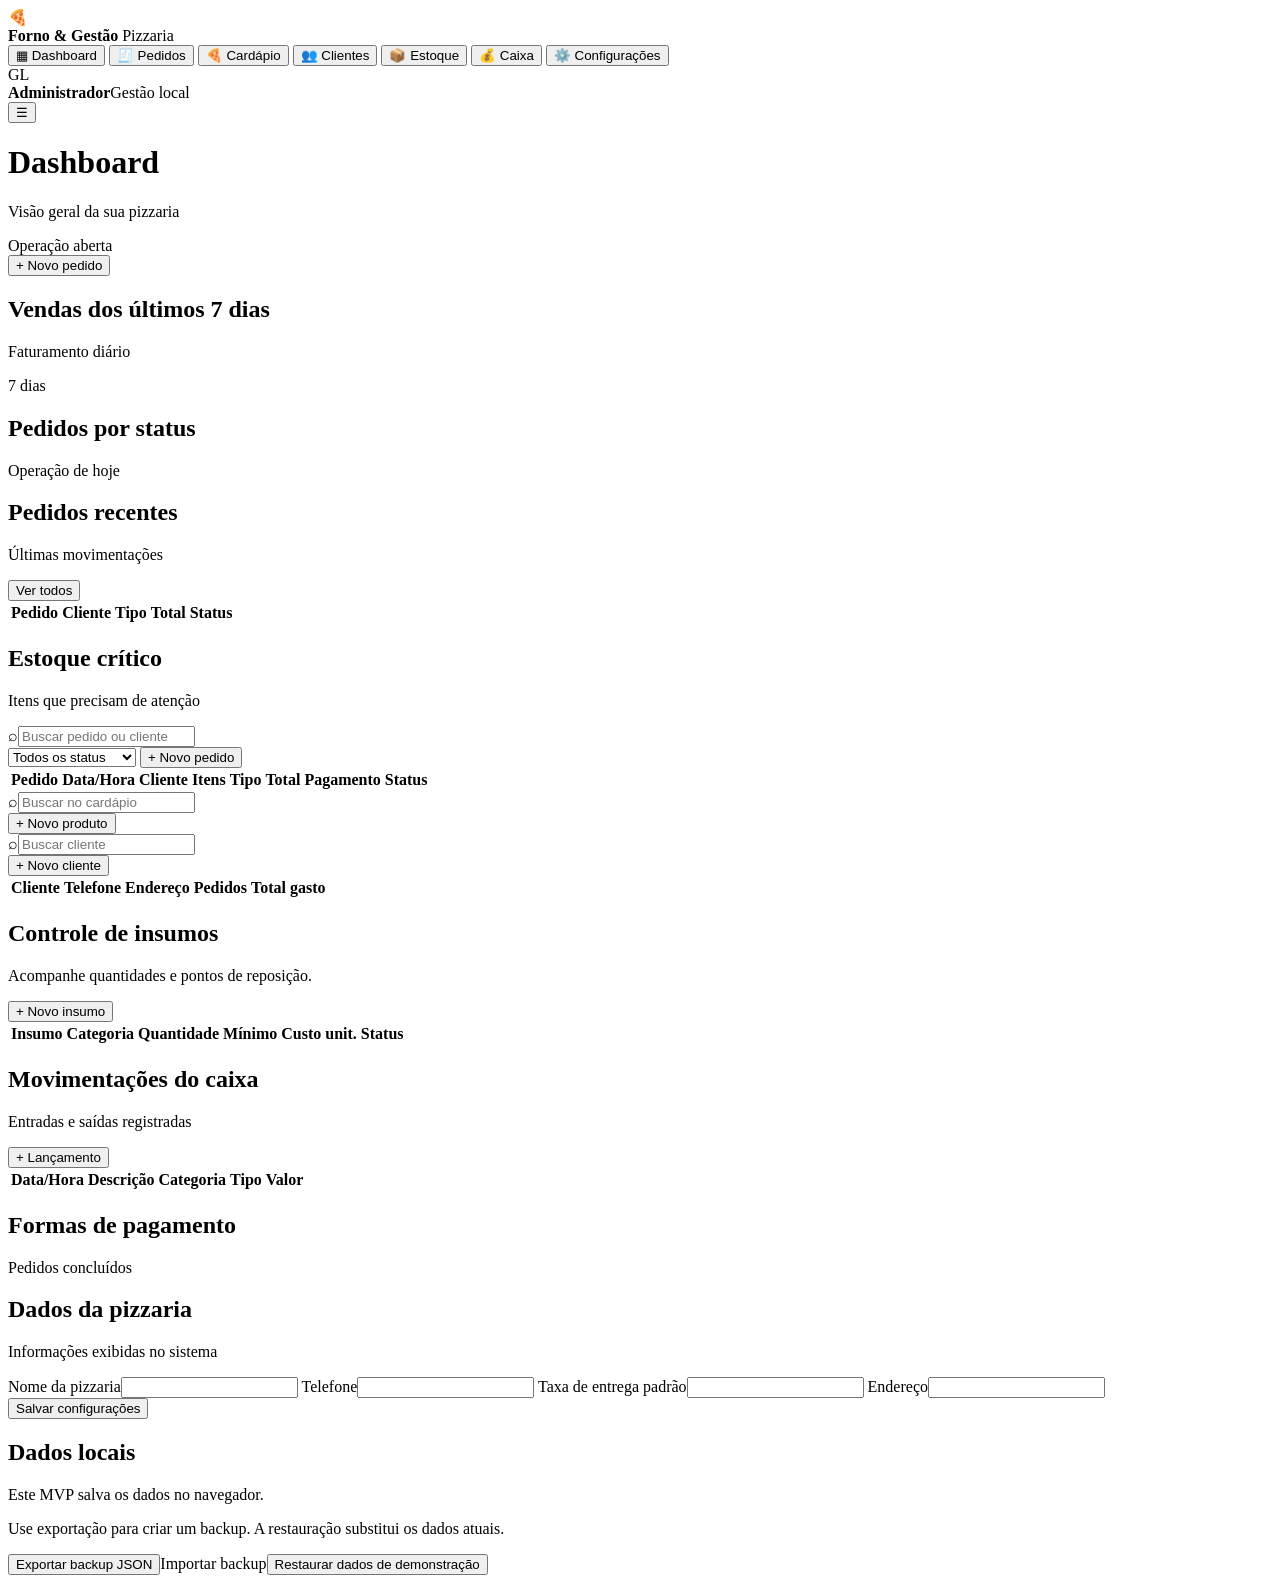
==== pizzaria-admin/index.html @ f0899fee "feat: add pizzaria admin interface" ====
<!doctype html>
<html lang="pt-BR">
<head>
  <meta charset="utf-8" />
  <meta name="viewport" content="width=device-width, initial-scale=1" />
  <meta name="theme-color" content="#b91c1c" />
  <title>Forno & Gestão | Administração da Pizzaria</title>
  <link rel="preconnect" href="https://fonts.googleapis.com">
  <link rel="preconnect" href="https://fonts.gstatic.com" crossorigin>
  <link href="https://fonts.googleapis.com/css2?family=Inter:wght@400;500;600;700;800&family=Playfair+Display:wght@700&display=swap" rel="stylesheet">
  <link rel="stylesheet" href="styles.css" />
</head>
<body>
  <div class="app-shell">
    <aside class="sidebar" id="sidebar">
      <div class="brand">
        <div class="brand-mark">🍕</div>
        <div>
          <strong>Forno & Gestão</strong>
          <span>Pizzaria</span>
        </div>
      </div>

      <nav class="nav" aria-label="Navegação principal">
        <button class="nav-item active" data-view="dashboard"><span>▦</span> Dashboard</button>
        <button class="nav-item" data-view="orders"><span>🧾</span> Pedidos</button>
        <button class="nav-item" data-view="products"><span>🍕</span> Cardápio</button>
        <button class="nav-item" data-view="customers"><span>👥</span> Clientes</button>
        <button class="nav-item" data-view="inventory"><span>📦</span> Estoque</button>
        <button class="nav-item" data-view="cash"><span>💰</span> Caixa</button>
        <button class="nav-item" data-view="settings"><span>⚙️</span> Configurações</button>
      </nav>

      <div class="sidebar-footer">
        <div class="user-avatar">GL</div>
        <div><strong>Administrador</strong><span>Gestão local</span></div>
      </div>
    </aside>

    <main class="main-content">
      <header class="topbar">
        <div class="topbar-left">
          <button class="icon-button mobile-only" id="menuToggle" aria-label="Abrir menu">☰</button>
          <div>
            <h1 id="pageTitle">Dashboard</h1>
            <p id="pageSubtitle">Visão geral da sua pizzaria</p>
          </div>
        </div>
        <div class="topbar-actions">
          <div class="status-pill"><span class="status-dot"></span> Operação aberta</div>
          <button class="primary-button" data-action="new-order">+ Novo pedido</button>
        </div>
      </header>

      <section class="view active" id="view-dashboard">
        <div class="kpi-grid" id="kpiGrid"></div>

        <div class="dashboard-grid">
          <article class="panel panel-span-2">
            <div class="panel-header">
              <div><h2>Vendas dos últimos 7 dias</h2><p>Faturamento diário</p></div>
              <span class="badge">7 dias</span>
            </div>
            <div class="chart" id="salesChart"></div>
          </article>

          <article class="panel">
            <div class="panel-header"><div><h2>Pedidos por status</h2><p>Operação de hoje</p></div></div>
            <div class="status-summary" id="statusSummary"></div>
          </article>

          <article class="panel panel-span-2">
            <div class="panel-header">
              <div><h2>Pedidos recentes</h2><p>Últimas movimentações</p></div>
              <button class="text-button" data-view-target="orders">Ver todos</button>
            </div>
            <div class="table-wrap"><table><thead><tr><th>Pedido</th><th>Cliente</th><th>Tipo</th><th>Total</th><th>Status</th></tr></thead><tbody id="recentOrdersBody"></tbody></table></div>
          </article>

          <article class="panel">
            <div class="panel-header"><div><h2>Estoque crítico</h2><p>Itens que precisam de atenção</p></div></div>
            <div class="alert-list" id="lowStockList"></div>
          </article>
        </div>
      </section>

      <section class="view" id="view-orders">
        <div class="section-toolbar">
          <div class="search-box"><span>⌕</span><input id="orderSearch" placeholder="Buscar pedido ou cliente" /></div>
          <div class="toolbar-actions">
            <select id="orderStatusFilter" class="select"><option value="all">Todos os status</option><option>Novo</option><option>Em preparo</option><option>Pronto</option><option>Saiu para entrega</option><option>Concluído</option><option>Cancelado</option></select>
            <button class="primary-button" data-action="new-order">+ Novo pedido</button>
          </div>
        </div>
        <article class="panel">
          <div class="table-wrap"><table><thead><tr><th>Pedido</th><th>Data/Hora</th><th>Cliente</th><th>Itens</th><th>Tipo</th><th>Total</th><th>Pagamento</th><th>Status</th><th></th></tr></thead><tbody id="ordersBody"></tbody></table></div>
        </article>
      </section>

      <section class="view" id="view-products">
        <div class="section-toolbar">
          <div class="search-box"><span>⌕</span><input id="productSearch" placeholder="Buscar no cardápio" /></div>
          <button class="primary-button" data-action="new-product">+ Novo produto</button>
        </div>
        <div class="product-grid" id="productGrid"></div>
      </section>

      <section class="view" id="view-customers">
        <div class="section-toolbar">
          <div class="search-box"><span>⌕</span><input id="customerSearch" placeholder="Buscar cliente" /></div>
          <button class="primary-button" data-action="new-customer">+ Novo cliente</button>
        </div>
        <article class="panel"><div class="table-wrap"><table><thead><tr><th>Cliente</th><th>Telefone</th><th>Endereço</th><th>Pedidos</th><th>Total gasto</th><th></th></tr></thead><tbody id="customersBody"></tbody></table></div></article>
      </section>

      <section class="view" id="view-inventory">
        <div class="section-toolbar">
          <div><h2 class="section-title">Controle de insumos</h2><p class="section-copy">Acompanhe quantidades e pontos de reposição.</p></div>
          <button class="primary-button" data-action="new-stock">+ Novo insumo</button>
        </div>
        <article class="panel"><div class="table-wrap"><table><thead><tr><th>Insumo</th><th>Categoria</th><th>Quantidade</th><th>Mínimo</th><th>Custo unit.</th><th>Status</th><th></th></tr></thead><tbody id="inventoryBody"></tbody></table></div></article>
      </section>

      <section class="view" id="view-cash">
        <div class="kpi-grid cash-kpis" id="cashKpis"></div>
        <div class="dashboard-grid">
          <article class="panel panel-span-2">
            <div class="panel-header"><div><h2>Movimentações do caixa</h2><p>Entradas e saídas registradas</p></div><button class="primary-button small" data-action="new-transaction">+ Lançamento</button></div>
            <div class="table-wrap"><table><thead><tr><th>Data/Hora</th><th>Descrição</th><th>Categoria</th><th>Tipo</th><th>Valor</th><th></th></tr></thead><tbody id="cashBody"></tbody></table></div>
          </article>
          <article class="panel">
            <div class="panel-header"><div><h2>Formas de pagamento</h2><p>Pedidos concluídos</p></div></div>
            <div class="payment-breakdown" id="paymentBreakdown"></div>
          </article>
        </div>
      </section>

      <section class="view" id="view-settings">
        <div class="settings-grid">
          <article class="panel">
            <div class="panel-header"><div><h2>Dados da pizzaria</h2><p>Informações exibidas no sistema</p></div></div>
            <form id="settingsForm" class="form-grid">
              <label class="field full"><span>Nome da pizzaria</span><input name="businessName" required /></label>
              <label class="field"><span>Telefone</span><input name="phone" /></label>
              <label class="field"><span>Taxa de entrega padrão</span><input name="deliveryFee" type="number" min="0" step="0.01" /></label>
              <label class="field full"><span>Endereço</span><input name="address" /></label>
              <div class="form-actions full"><button type="submit" class="primary-button">Salvar configurações</button></div>
            </form>
          </article>
          <article class="panel danger-panel">
            <div class="panel-header"><div><h2>Dados locais</h2><p>Este MVP salva os dados no navegador.</p></div></div>
            <p class="muted">Use exportação para criar um backup. A restauração substitui os dados atuais.</p>
            <div class="stack-actions"><button class="secondary-button" id="exportData">Exportar backup JSON</button><label class="secondary-button file-button">Importar backup<input id="importData" type="file" accept="application/json" hidden /></label><button class="danger-button" id="resetData">Restaurar dados de demonstração</button></div>
          </article>
        </div>
      </section>
    </main>
  </div>

  <div class="modal-backdrop" id="modalBackdrop" hidden>
    <div class="modal" role="dialog" aria-modal="true" aria-labelledby="modalTitle">
      <div class="modal-header"><div><h2 id="modalTitle"></h2><p id="modalSubtitle"></p></div><button class="icon-button" id="closeModal" aria-label="Fechar">✕</button></div>
      <div id="modalContent"></div>
    </div>
  </div>

  <div class="toast-container" id="toastContainer" aria-live="polite"></div>
  <script src="app.js"></script>
</body>
</html>
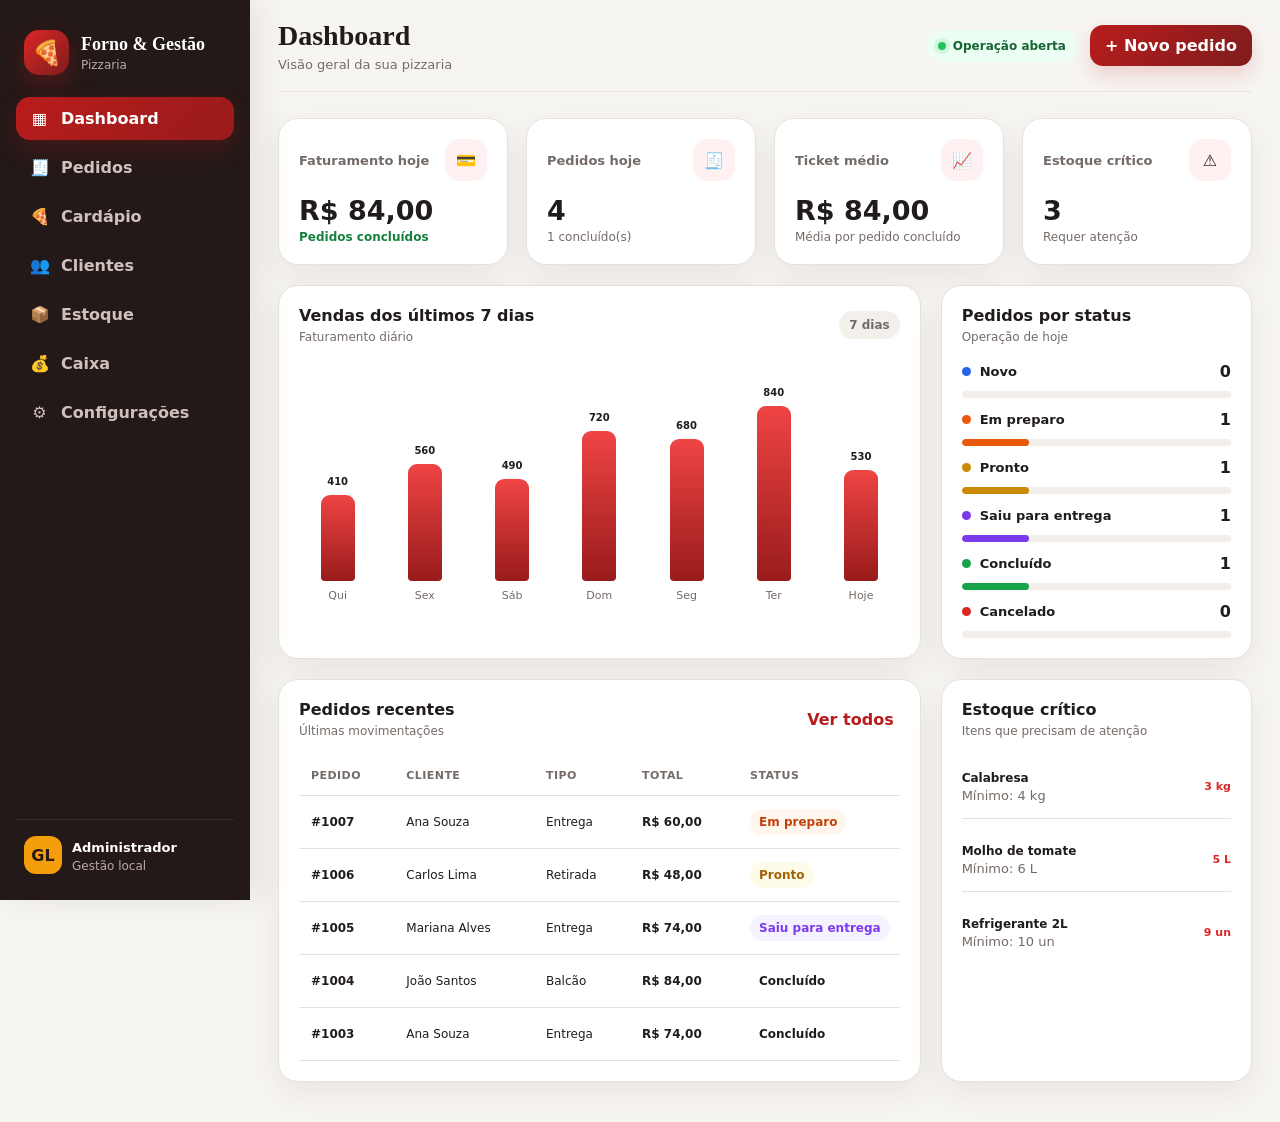
==== commit 1dc91689: "feat: load customer delivery and table support" ====
--- a/pizzaria-admin/index.html
+++ b/pizzaria-admin/index.html
@@ -166,5 +166,6 @@
 
   <div class="toast-container" id="toastContainer" aria-live="polite"></div>
   <script src="app.js"></script>
+  <script src="customer-types.js"></script>
 </body>
 </html>
--- a/pizzaria-admin/styles.css
+++ b/pizzaria-admin/styles.css
@@ -0,0 +1 @@
+:root{--bg:#f7f5f2;--surface:#fff;--surface-2:#f3f0ec;--text:#201c1b;--muted:#746b67;--border:#e7e0dc;--primary:#b91c1c;--primary-2:#7f1d1d;--accent:#f59e0b;--success:#15803d;--warning:#c2410c;--danger:#dc2626;--shadow:0 12px 32px rgba(64,45,38,.08);--radius:20px;--sidebar:250px}*{box-sizing:border-box}html{scroll-behavior:smooth}body{margin:0;background:var(--bg);color:var(--text);font-family:Inter,system-ui,-apple-system,BlinkMacSystemFont,"Segoe UI",sans-serif}.app-shell{min-height:100vh}.sidebar{position:fixed;inset:0 auto 0 0;width:var(--sidebar);background:#231918;color:#fff;padding:22px 16px;display:flex;flex-direction:column;z-index:30;box-shadow:10px 0 30px rgba(35,25,24,.08)}.brand{display:flex;align-items:center;gap:12px;padding:8px 8px 22px}.brand-mark{width:45px;height:45px;border-radius:15px;background:linear-gradient(135deg,#dc2626,#7f1d1d);display:grid;place-items:center;font-size:24px;box-shadow:0 10px 24px rgba(185,28,28,.3)}.brand strong{display:block;font-family:"Playfair Display",serif;font-size:18px}.brand span,.sidebar-footer span{display:block;color:#b9aaa5;font-size:12px;margin-top:3px}.nav{display:flex;flex-direction:column;gap:6px}.nav-item{border:0;background:transparent;color:#cfc2bd;font:inherit;font-weight:600;text-align:left;border-radius:14px;padding:12px 13px;display:flex;gap:11px;align-items:center;cursor:pointer;transition:.2s}.nav-item:hover{background:rgba(255,255,255,.06);color:#fff}.nav-item.active{background:linear-gradient(135deg,#b91c1c,#991b1b);color:#fff;box-shadow:0 10px 24px rgba(185,28,28,.22)}.nav-item span{width:21px;text-align:center}.sidebar-footer{margin-top:auto;padding:16px 8px 4px;border-top:1px solid rgba(255,255,255,.08);display:flex;align-items:center;gap:10px}.sidebar-footer strong{font-size:13px}.user-avatar{width:38px;height:38px;border-radius:12px;background:#f59e0b;color:#2a1713;font-weight:800;display:grid;place-items:center}.main-content{margin-left:var(--sidebar);padding:0 28px 40px}.topbar{min-height:92px;display:flex;align-items:center;justify-content:space-between;gap:20px;position:sticky;top:0;background:rgba(247,245,242,.9);backdrop-filter:blur(14px);z-index:20;border-bottom:1px solid rgba(231,224,220,.7)}.topbar-left{display:flex;align-items:center;gap:12px}.topbar h1{margin:0;font-family:"Playfair Display",serif;font-size:28px}.topbar p{margin:5px 0 0;color:var(--muted);font-size:13px}.topbar-actions{display:flex;align-items:center;gap:12px}.status-pill,.badge,.status-badge{display:inline-flex;align-items:center;gap:7px;border-radius:999px;font-size:12px;font-weight:700}.status-pill{background:#ecfdf3;color:#166534;padding:9px 12px}.status-dot{width:8px;height:8px;border-radius:50%;background:#22c55e;box-shadow:0 0 0 4px rgba(34,197,94,.12)}button,input,select,textarea{font:inherit}.primary-button,.secondary-button,.danger-button{border:0;border-radius:13px;padding:11px 15px;font-weight:700;cursor:pointer;transition:.2s}.primary-button{background:linear-gradient(135deg,var(--primary),var(--primary-2));color:#fff;box-shadow:0 9px 20px rgba(185,28,28,.18)}.primary-button:hover{transform:translateY(-1px);box-shadow:0 12px 24px rgba(185,28,28,.25)}.primary-button.small{padding:9px 12px;font-size:12px}.secondary-button{background:var(--surface-2);color:var(--text);border:1px solid var(--border)}.danger-button{background:#fef2f2;color:#b91c1c;border:1px solid #fecaca}.icon-button,.text-button,.row-action{border:0;background:transparent;cursor:pointer;color:inherit}.icon-button{width:40px;height:40px;border-radius:12px;display:grid;place-items:center}.icon-button:hover{background:var(--surface-2)}.text-button{color:var(--primary);font-weight:800}.view{display:none;padding-top:26px}.view.active{display:block}.kpi-grid{display:grid;grid-template-columns:repeat(4,minmax(0,1fr));gap:18px;margin-bottom:20px}.kpi-card{background:var(--surface);border:1px solid var(--border);border-radius:var(--radius);padding:20px;box-shadow:var(--shadow)}.kpi-head{display:flex;align-items:center;justify-content:space-between}.kpi-label{color:var(--muted);font-size:13px;font-weight:600}.kpi-icon{width:42px;height:42px;border-radius:14px;background:#fff1f2;display:grid;place-items:center}.kpi-value{font-size:27px;font-weight:800;margin:14px 0 4px}.kpi-foot{font-size:12px;color:var(--muted)}.kpi-foot strong{color:var(--success)}.dashboard-grid{display:grid;grid-template-columns:repeat(3,minmax(0,1fr));gap:20px}.panel{background:var(--surface);border:1px solid var(--border);border-radius:var(--radius);padding:20px;box-shadow:var(--shadow);min-width:0}.panel-span-2{grid-column:span 2}.panel-header{display:flex;align-items:center;justify-content:space-between;gap:16px;margin-bottom:18px}.panel-header h2,.section-title{margin:0;font-size:16px}.panel-header p,.section-copy{margin:5px 0 0;color:var(--muted);font-size:12px}.badge{padding:7px 10px;background:var(--surface-2);color:var(--muted)}.chart{height:240px;display:flex;align-items:flex-end;gap:10px;padding-top:15px}.bar-wrap{flex:1;display:flex;height:100%;flex-direction:column;justify-content:flex-end;align-items:center;gap:8px}.bar{width:min(34px,80%);background:linear-gradient(180deg,#ef4444,#991b1b);border-radius:9px 9px 4px 4px;min-height:6px;transition:.25s}.bar:hover{filter:brightness(1.08);transform:translateY(-2px)}.bar-label{font-size:11px;color:var(--muted)}.bar-value{font-size:10px;font-weight:700;color:var(--text)}.status-summary{display:grid;gap:12px}.status-line{display:grid;grid-template-columns:1fr auto;gap:10px;align-items:center}.status-line-main{display:flex;align-items:center;gap:9px;font-size:13px;font-weight:600}.status-count{font-weight:800}.status-color{width:9px;height:9px;border-radius:50%}.progress{grid-column:1/-1;height:7px;background:var(--surface-2);border-radius:999px;overflow:hidden}.progress span{display:block;height:100%;border-radius:inherit}.table-wrap{width:100%;overflow:auto}table{width:100%;border-collapse:collapse;min-width:650px}th,td{text-align:left;padding:13px 12px;border-bottom:1px solid var(--border);font-size:12px;vertical-align:middle}th{color:var(--muted);font-size:11px;text-transform:uppercase;letter-spacing:.04em;font-weight:800}tbody tr:hover{background:#fcfaf8}.status-badge{padding:6px 9px;white-space:nowrap}.status-novo{background:#eff6ff;color:#1d4ed8}.status-em-preparo{background:#fff7ed;color:#c2410c}.status-pronto{background:#fefce8;color:#a16207}.status-saiu-para-entrega{background:#f5f3ff;color:#7c3aed}.status-concluído{background:#ecfdf3;color:#15803d}.status-cancelado{background:#fef2f2;color:#b91c1c}.alert-list{display:grid;gap:10px}.alert-item{display:flex;align-items:center;justify-content:space-between;gap:10px;padding:11px 0;border-bottom:1px solid var(--border)}.alert-item:last-child{border-bottom:0}.alert-item strong{font-size:12px}.alert-item span{font-size:11px;color:var(--danger);font-weight:800}.empty-state{padding:30px 10px;text-align:center;color:var(--muted);font-size:13px}.section-toolbar{display:flex;align-items:center;justify-content:space-between;gap:14px;margin-bottom:18px}.toolbar-actions{display:flex;gap:10px}.search-box{display:flex;align-items:center;gap:8px;background:var(--surface);border:1px solid var(--border);border-radius:13px;padding:0 12px;min-width:280px}.search-box input{width:100%;border:0;outline:0;background:transparent;padding:11px 0}.select{border:1px solid var(--border);background:var(--surface);border-radius:13px;padding:10px 12px;color:var(--text)}.product-grid{display:grid;grid-template-columns:repeat(3,minmax(0,1fr));gap:18px}.product-card{background:var(--surface);border:1px solid var(--border);border-radius:var(--radius);overflow:hidden;box-shadow:var(--shadow)}.product-cover{height:135px;background:linear-gradient(135deg,#431407,#991b1b);display:grid;place-items:center;font-size:54px;position:relative}.product-cover .category-chip{position:absolute;top:10px;left:10px;background:rgba(255,255,255,.9);color:#3f2b26;padding:6px 8px;border-radius:999px;font-size:10px;font-weight:800}.product-body{padding:16px}.product-title-row{display:flex;justify-content:space-between;gap:10px}.product-body h3{margin:0;font-size:15px}.price{font-weight:800;color:var(--primary);white-space:nowrap}.product-body p{color:var(--muted);font-size:12px;line-height:1.5;min-height:36px}.product-footer{display:flex;justify-content:space-between;align-items:center}.toggle{font-size:11px;font-weight:700;color:var(--success)}.row-actions{display:flex;gap:4px}.row-action{padding:6px 8px;border-radius:8px;color:var(--muted)}.row-action:hover{background:var(--surface-2);color:var(--text)}.settings-grid{display:grid;grid-template-columns:2fr 1fr;gap:20px}.form-grid{display:grid;grid-template-columns:repeat(2,minmax(0,1fr));gap:14px}.field{display:grid;gap:6px}.field.full,.form-actions.full{grid-column:1/-1}.field span{font-size:12px;font-weight:700;color:#4f4642}.field input,.field select,.field textarea{width:100%;border:1px solid var(--border);background:#fff;border-radius:12px;padding:11px 12px;outline:0}.field textarea{resize:vertical;min-height:84px}.field input:focus,.field select:focus,.field textarea:focus{border-color:#ef4444;box-shadow:0 0 0 3px rgba(239,68,68,.1)}.form-actions{display:flex;justify-content:flex-end;gap:10px;margin-top:4px}.muted{color:var(--muted);font-size:13px;line-height:1.6}.stack-actions{display:grid;gap:10px;margin-top:18px}.file-button{text-align:center}.cash-kpis{grid-template-columns:repeat(3,minmax(0,1fr))}.payment-breakdown{display:grid;gap:15px}.payment-row{display:grid;grid-template-columns:1fr auto;gap:8px;font-size:12px}.payment-row .progress{grid-column:1/-1}.type-entry{color:var(--success);font-weight:800}.type-exit{color:var(--danger);font-weight:800}.modal-backdrop{position:fixed;inset:0;background:rgba(24,14,13,.55);backdrop-filter:blur(5px);z-index:100;display:grid;place-items:center;padding:18px}.modal-backdrop[hidden]{display:none}.modal{width:min(700px,100%);max-height:92vh;overflow:auto;background:var(--surface);border-radius:24px;box-shadow:0 30px 80px rgba(0,0,0,.28)}.modal-header{padding:20px 22px;border-bottom:1px solid var(--border);display:flex;justify-content:space-between;align-items:start}.modal-header h2{margin:0;font-size:19px}.modal-header p{margin:5px 0 0;font-size:12px;color:var(--muted)}#modalContent{padding:22px}.order-item-builder{display:grid;grid-template-columns:1fr 110px auto;gap:8px;align-items:end}.order-items-preview{margin-top:12px;border:1px solid var(--border);border-radius:13px;overflow:hidden}.order-preview-row{display:flex;justify-content:space-between;gap:12px;padding:10px 12px;border-bottom:1px solid var(--border);font-size:12px}.order-preview-row:last-child{border-bottom:0}.order-total{display:flex;justify-content:space-between;align-items:center;padding:14px 0 0;font-weight:800}.toast-container{position:fixed;right:20px;bottom:20px;display:grid;gap:8px;z-index:200}.toast{background:#251b19;color:#fff;padding:12px 14px;border-radius:13px;box-shadow:0 16px 35px rgba(0,0,0,.2);font-size:12px;animation:toastIn .25s ease}.mobile-only{display:none}@keyframes toastIn{from{opacity:0;transform:translateY(8px)}to{opacity:1;transform:translateY(0)}}@media(max-width:1100px){.kpi-grid{grid-template-columns:repeat(2,1fr)}.dashboard-grid{grid-template-columns:repeat(2,1fr)}.panel-span-2{grid-column:span 2}.product-grid{grid-template-columns:repeat(2,1fr)}.settings-grid{grid-template-columns:1fr}}@media(max-width:760px){:root{--sidebar:260px}.sidebar{transform:translateX(-105%);transition:.25s}.sidebar.open{transform:translateX(0)}.main-content{margin-left:0;padding:0 14px 28px}.mobile-only{display:grid}.topbar{min-height:78px}.topbar h1{font-size:22px}.topbar-actions .status-pill{display:none}.topbar-actions .primary-button{display:none}.kpi-grid,.cash-kpis,.dashboard-grid,.product-grid{grid-template-columns:1fr}.panel-span-2{grid-column:span 1}.section-toolbar{align-items:stretch;flex-direction:column}.search-box{min-width:0;width:100%}.toolbar-actions{flex-wrap:wrap}.toolbar-actions .select{flex:1}.toolbar-actions .primary-button{flex:1}.form-grid{grid-template-columns:1fr}.field.full,.form-actions.full{grid-column:auto}.modal{border-radius:20px}.order-item-builder{grid-template-columns:1fr 85px}.order-item-builder button{grid-column:1/-1}.topbar p{display:none}}
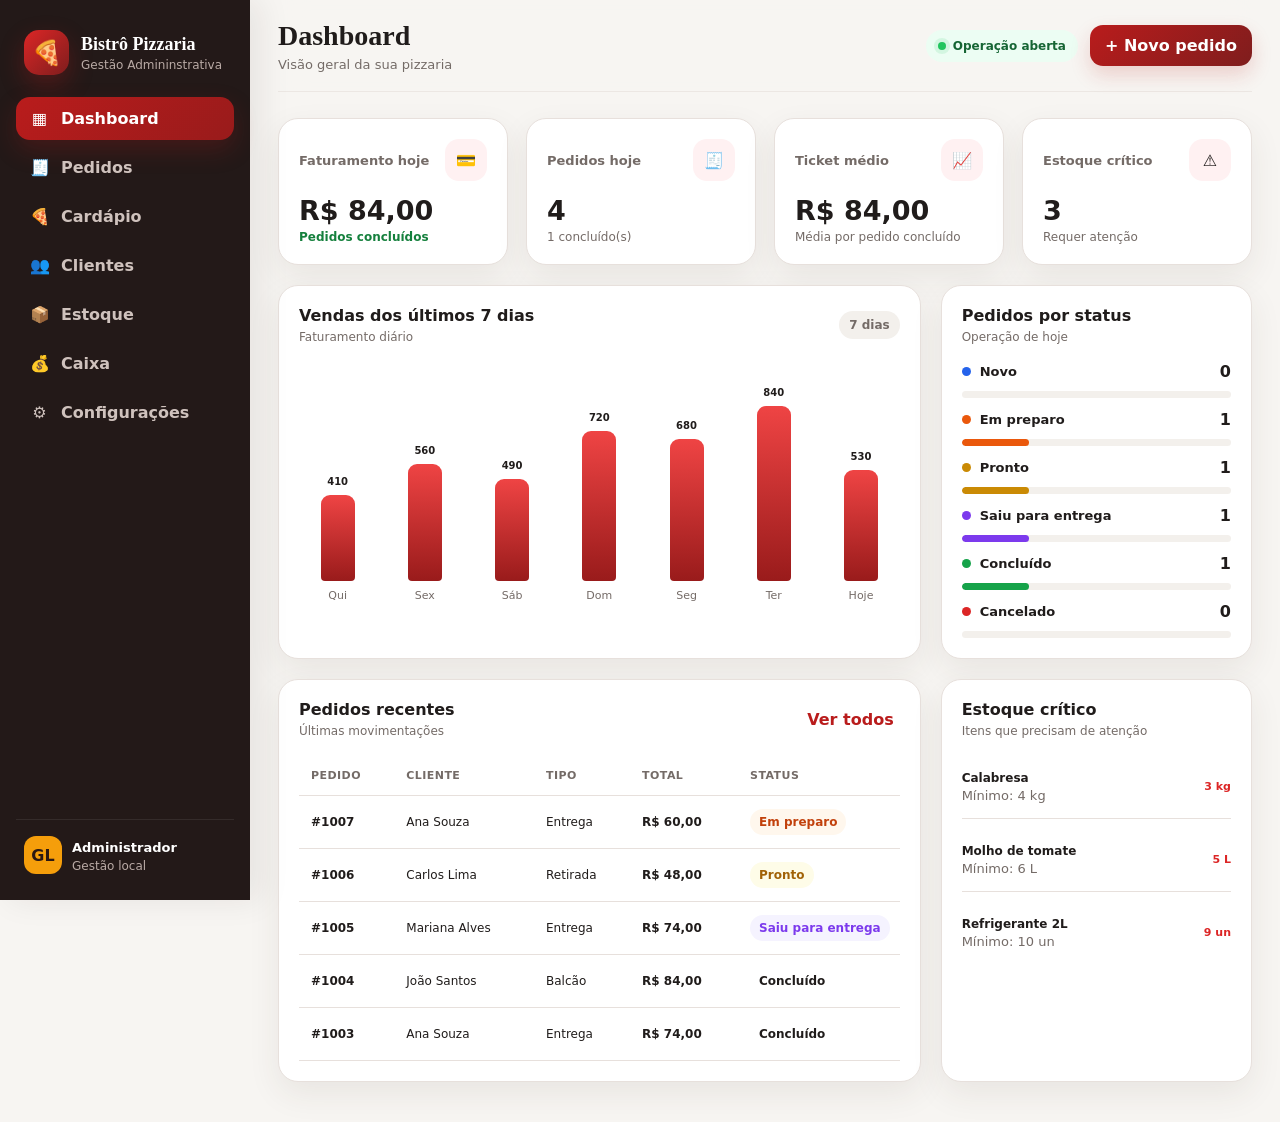
==== commit 6044724b: "feat: apply Bistro Pizzaria system name" ====
--- a/pizzaria-admin/index.html
+++ b/pizzaria-admin/index.html
@@ -4,7 +4,7 @@
   <meta charset="utf-8" />
   <meta name="viewport" content="width=device-width, initial-scale=1" />
   <meta name="theme-color" content="#b91c1c" />
-  <title>Forno & Gestão | Administração da Pizzaria</title>
+  <title>Bistrô Pizzaria - Gestão Admininstrativa</title>
   <link rel="preconnect" href="https://fonts.googleapis.com">
   <link rel="preconnect" href="https://fonts.gstatic.com" crossorigin>
   <link href="https://fonts.googleapis.com/css2?family=Inter:wght@400;500;600;700;800&family=Playfair+Display:wght@700&display=swap" rel="stylesheet">
@@ -16,8 +16,8 @@
       <div class="brand">
         <div class="brand-mark">🍕</div>
         <div>
-          <strong>Forno & Gestão</strong>
-          <span>Pizzaria</span>
+          <strong>Bistrô Pizzaria</strong>
+          <span>Gestão Admininstrativa</span>
         </div>
       </div>
 
@@ -166,6 +166,8 @@
 
   <div class="toast-container" id="toastContainer" aria-live="polite"></div>
   <script src="app.js"></script>
+  <script src="branding.js"></script>
   <script src="customer-types.js"></script>
+  <script src="print-orders.js"></script>
 </body>
 </html>
